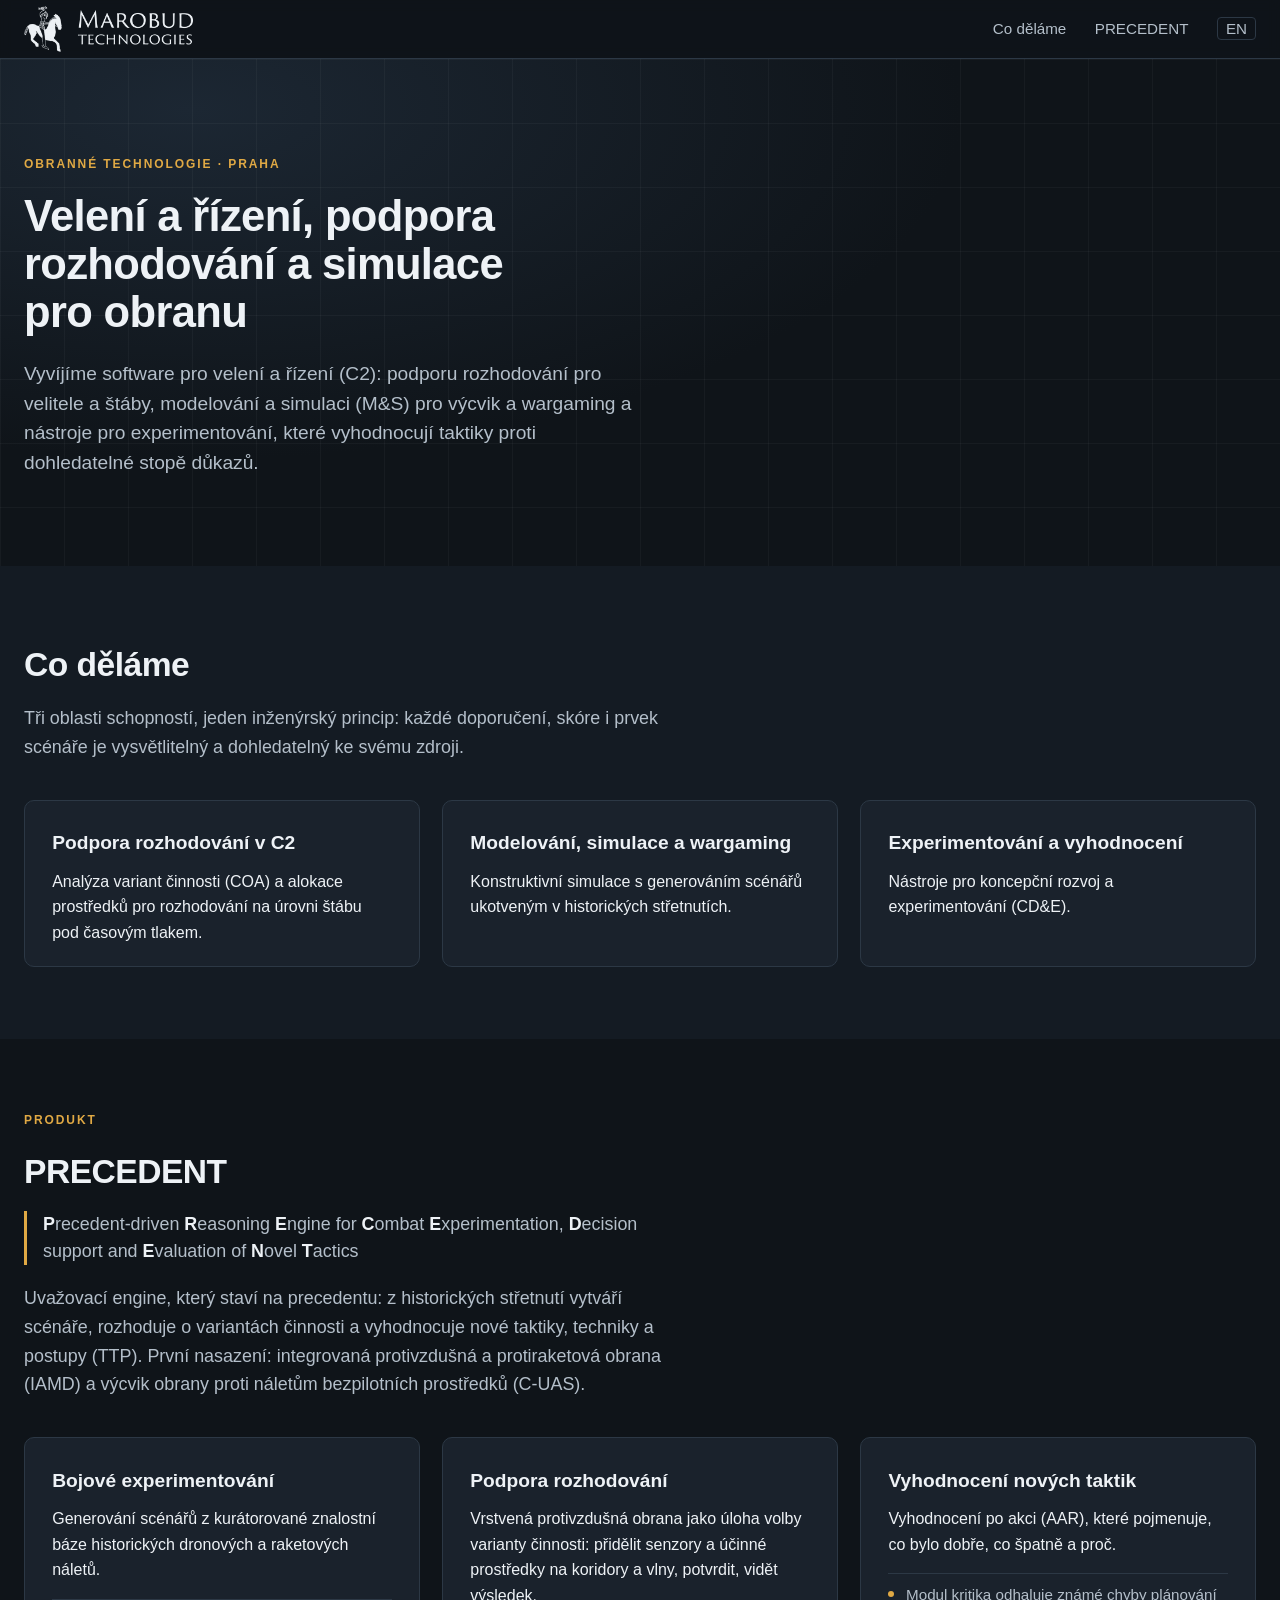
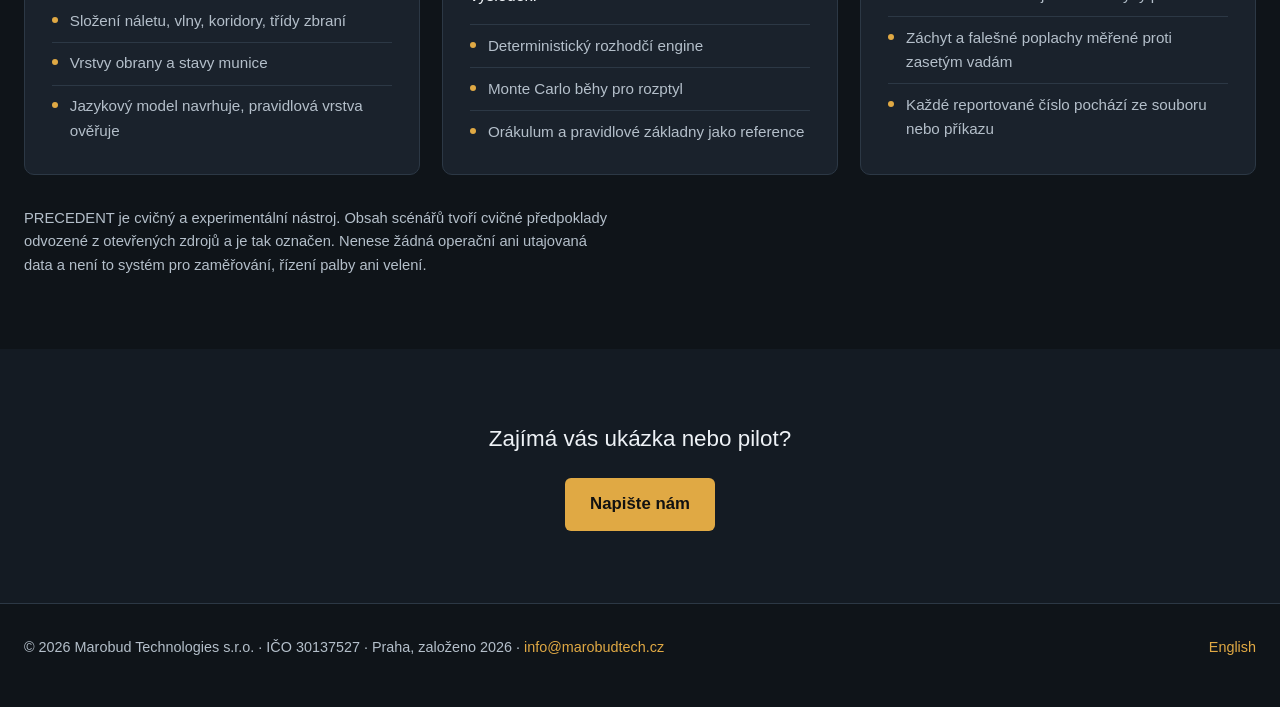
==== cs.html @ efe71d00 "Company website of Marobud Technologies (EN + CS) Static pages index.html (English) and cs.html (Cze" ====
<!doctype html>
<html lang="cs">
<head>
<meta charset="utf-8">
<meta name="viewport" content="width=device-width, initial-scale=1">
<title>Marobud Technologies – velení a řízení, podpora rozhodování a simulace pro obranu</title>
<meta name="description" content="Marobud Technologies s.r.o., Praha. Obranná technologická společnost: velení a řízení (C2), podpora rozhodování, modelování a simulace, nástroje pro experimentování. Produkt: PRECEDENT.">
<link rel="stylesheet" href="style.css">
<link rel="icon" type="image/png" href="favicon.png">
</head>
<body>

<header>
  <div class="wrap">
    <a class="brand" href="#top"><img src="logo.png" width="582" height="160" alt="Marobud Technologies"></a>
    <nav>
      <a href="#work">Co děláme</a>
      <a href="#precedent">PRECEDENT</a>
      <a class="lang" href="index.html" lang="en" hreflang="en">EN</a>
    </nav>
  </div>
</header>

<main id="top">
  <div class="hero">
    <div class="wrap">
      <p class="eyebrow">Obranné technologie · Praha</p>
      <h1>Velení a řízení, podpora rozhodování a simulace pro obranu</h1>
      <p>Vyvíjíme software pro velení a řízení (C2): podporu rozhodování pro velitele a štáby, modelování a simulaci (M&amp;S) pro výcvik a wargaming a nástroje pro experimentování, které vyhodnocují taktiky proti dohledatelné stopě důkazů.</p>
    </div>
  </div>

  <section id="work">
    <div class="wrap">
      <h2>Co děláme</h2>
      <p class="lead">Tři oblasti schopností, jeden inženýrský princip: každé doporučení, skóre i prvek scénáře je vysvětlitelný a dohledatelný ke svému zdroji.</p>
      <div class="grid">
        <div class="card">
          <h3>Podpora rozhodování v C2</h3>
          <p>Analýza variant činnosti (COA) a alokace prostředků pro rozhodování na úrovni štábu pod časovým tlakem.</p>
        </div>
        <div class="card">
          <h3>Modelování, simulace a wargaming</h3>
          <p>Konstruktivní simulace s generováním scénářů ukotveným v historických střetnutích.</p>
        </div>
        <div class="card">
          <h3>Experimentování a vyhodnocení</h3>
          <p>Nástroje pro koncepční rozvoj a experimentování (CD&amp;E).</p>
        </div>
      </div>
    </div>
  </section>

  <section id="precedent">
    <div class="wrap">
      <p class="eyebrow">Produkt</p>
      <h2>PRECEDENT</h2>
      <p class="acronym"><b>P</b>recedent-driven <b>R</b>easoning <b>E</b>ngine for <b>C</b>ombat <b>E</b>xperimentation, <b>D</b>ecision support and <b>E</b>valuation of <b>N</b>ovel <b>T</b>actics</p>
      <p class="lead">Uvažovací engine, který staví na precedentu: z historických střetnutí vytváří scénáře, rozhoduje o variantách činnosti a vyhodnocuje nové taktiky, techniky a postupy (TTP). První nasazení: integrovaná protivzdušná a protiraketová obrana (IAMD) a výcvik obrany proti náletům bezpilotních prostředků (C-UAS).</p>
      <div class="grid">
        <div class="card">
          <h3>Bojové experimentování</h3>
          <p>Generování scénářů z kurátorované znalostní báze historických dronových a raketových náletů.</p>
          <ul>
            <li>Složení náletu, vlny, koridory, třídy zbraní</li>
            <li>Vrstvy obrany a stavy munice</li>
            <li>Jazykový model navrhuje, pravidlová vrstva ověřuje</li>
          </ul>
        </div>
        <div class="card">
          <h3>Podpora rozhodování</h3>
          <p>Vrstvená protivzdušná obrana jako úloha volby varianty činnosti: přidělit senzory a účinné prostředky na koridory a vlny, potvrdit, vidět výsledek.</p>
          <ul>
            <li>Deterministický rozhodčí engine</li>
            <li>Monte Carlo běhy pro rozptyl</li>
            <li>Orákulum a pravidlové základny jako reference</li>
          </ul>
        </div>
        <div class="card">
          <h3>Vyhodnocení nových taktik</h3>
          <p>Vyhodnocení po akci (AAR), které pojmenuje, co bylo dobře, co špatně a proč.</p>
          <ul>
            <li>Modul kritika odhaluje známé chyby plánování</li>
            <li>Záchyt a falešné poplachy měřené proti zasetým vadám</li>
            <li>Každé reportované číslo pochází ze souboru nebo příkazu</li>
          </ul>
        </div>
      </div>
      <p class="note">PRECEDENT je cvičný a experimentální nástroj. Obsah scénářů tvoří cvičné předpoklady odvozené z otevřených zdrojů a je tak označen. Nenese žádná operační ani utajovaná data a není to systém pro zaměřování, řízení palby ani velení.</p>
    </div>
  </section>

  <section class="cta">
    <div class="wrap">
      <p class="lead">Zajímá vás ukázka nebo pilot?</p>
      <a class="btn" href="mailto:info@marobudtech.cz">Napište nám</a>
    </div>
  </section>
</main>

<footer>
  <div class="wrap">
    <div>© 2026 Marobud Technologies s.r.o. · IČO 30137527 · Praha, založeno 2026 · <a href="mailto:info@marobudtech.cz">info@marobudtech.cz</a></div>
    <div><a href="index.html" lang="en" hreflang="en">English</a></div>
  </div>
</footer>

</body>
</html>
---- style.css ----
:root {
  --bg: #0f1419;
  --bg-2: #141b23;
  --card: #1a222c;
  --ink: #eef2f6;
  --ink-2: #b4bfca;
  --line: #2c3845;
  --accent: #e0a944;
  --max: 1280px;
}
* { box-sizing: border-box; }
html { scroll-behavior: smooth; font-size: clamp(16px, 0.45vw + 10px, 19px); }
body {
  margin: 0;
  font: 1rem/1.6 -apple-system, "Segoe UI", Roboto, "Helvetica Neue", Arial, sans-serif;
  color: var(--ink);
  background: var(--bg);
}
a { color: var(--accent); text-decoration: none; }
a:hover { text-decoration: underline; }
.wrap { max-width: var(--max); margin: 0 auto; padding: 0 1.5rem; }

header {
  position: sticky; top: 0; z-index: 10;
  background: rgba(15, 20, 25, .92); backdrop-filter: blur(6px);
  border-bottom: 1px solid var(--line);
}
header .wrap { display: flex; align-items: center; justify-content: space-between; height: 3.6rem; }
.brand { font-weight: 700; font-size: 1.1rem; letter-spacing: .02em; color: var(--ink); white-space: nowrap; }
.brand { display: flex; align-items: center; }
/* logo.png: horizontal serif variant of the Marobud logo, in the page ink for the dark header */
.brand img { display: block; height: 2.9rem; width: auto; }
nav a { color: var(--ink-2); margin-left: 1.5rem; font-size: .95rem; }
nav a:hover { color: var(--ink); text-decoration: none; }
nav .lang { border: 1px solid var(--line); border-radius: 4px; padding: .1rem .5rem; }

.eyebrow { font-size: .75rem; letter-spacing: .16em; text-transform: uppercase; color: var(--accent); margin: 0 0 .9rem; font-weight: 600; }

.hero { padding: 6rem 0 5.5rem;
  background:
    linear-gradient(to right, rgba(255,255,255,.035) 1px, transparent 1px) 0 0 / 4rem 4rem,
    linear-gradient(to bottom, rgba(255,255,255,.035) 1px, transparent 1px) 0 0 / 4rem 4rem,
    radial-gradient(1100px 500px at 15% 10%, #1c2733 0%, var(--bg) 70%); }
.hero .eyebrow { margin-bottom: 1.2rem; font-size: .75rem; line-height: 1.6; color: var(--accent); max-width: none; }
.hero h1 { font-size: clamp(2.1rem, 3.4vw, 3.4rem); line-height: 1.1; margin: 0 0 1.4rem; max-width: 22ch; letter-spacing: -.015em; }
.hero p { font-size: 1.2rem; line-height: 1.55; color: var(--ink-2); max-width: 58ch; margin: 0; }

section { padding: 4.5rem 0; }
section:nth-of-type(odd) { background: var(--bg-2); }
section h2 { font-size: 2.1rem; margin: 0 0 .8rem; letter-spacing: -.015em; }
section .lead { color: var(--ink-2); font-size: 1.12rem; max-width: 64ch; margin: 0 0 2.4rem; }

.acronym { font-size: 1.12rem; color: var(--ink-2); max-width: 64ch; margin: 0 0 1.2rem; padding-left: 1rem;
  border-left: 3px solid var(--accent); line-height: 1.5; }
.acronym b { color: var(--ink); font-weight: 700; }

.grid { display: grid; grid-template-columns: repeat(auto-fit, minmax(300px, 1fr)); gap: 1.4rem; }
.card { background: var(--card); border: 1px solid var(--line); border-radius: 10px; padding: 1.7rem 1.7rem 1.3rem; }
.card h3 { margin: 0 0 .6rem; font-size: 1.2rem; }
.card p { margin: 0; color: var(--ink); font-size: 1rem; }
.card p + ul { margin-top: 1rem; }
.card ul { margin: 0; padding: 0; list-style: none; border-top: 1px solid var(--line); }
.card li { font-size: .95rem; color: var(--ink-2); padding: .55rem 0 .55rem 1.1rem; position: relative; border-bottom: 1px solid var(--line); }
.card li:last-child { border-bottom: 0; }
.card li::before { content: ""; position: absolute; left: 0; top: 1.05rem; width: 6px; height: 6px; border-radius: 50%; background: var(--accent); }

.note { font-size: .92rem; color: var(--ink-2); max-width: 72ch; margin: 2rem 0 0; }

.btn { display: inline-block; background: var(--accent); color: #111; font-weight: 600; font-size: 1.05rem;
  padding: .8rem 1.6rem; border-radius: 6px; }
.btn:hover { text-decoration: none; filter: brightness(1.08); }
.cta { text-align: center; padding: 4.5rem 0; }
.cta .lead { max-width: none; margin-bottom: 1.3rem; font-size: 1.4rem; color: var(--ink); }

footer { padding: 2rem 0 3rem; color: var(--ink-2); font-size: .9rem; border-top: 1px solid var(--line); }
footer .wrap { display: flex; flex-wrap: wrap; gap: .8rem 2rem; justify-content: space-between; }

@media (max-width: 640px) {
  header .wrap { height: auto; flex-direction: column; align-items: flex-start; gap: .4rem; padding: .7rem 1.25rem; }
  nav { display: flex; flex-wrap: wrap; gap: .4rem 1rem; }
  nav a { margin-left: 0; font-size: .9rem; }
  .hero { padding: 3.5rem 0 3rem; }
  section, .cta { padding: 3rem 0; }
}
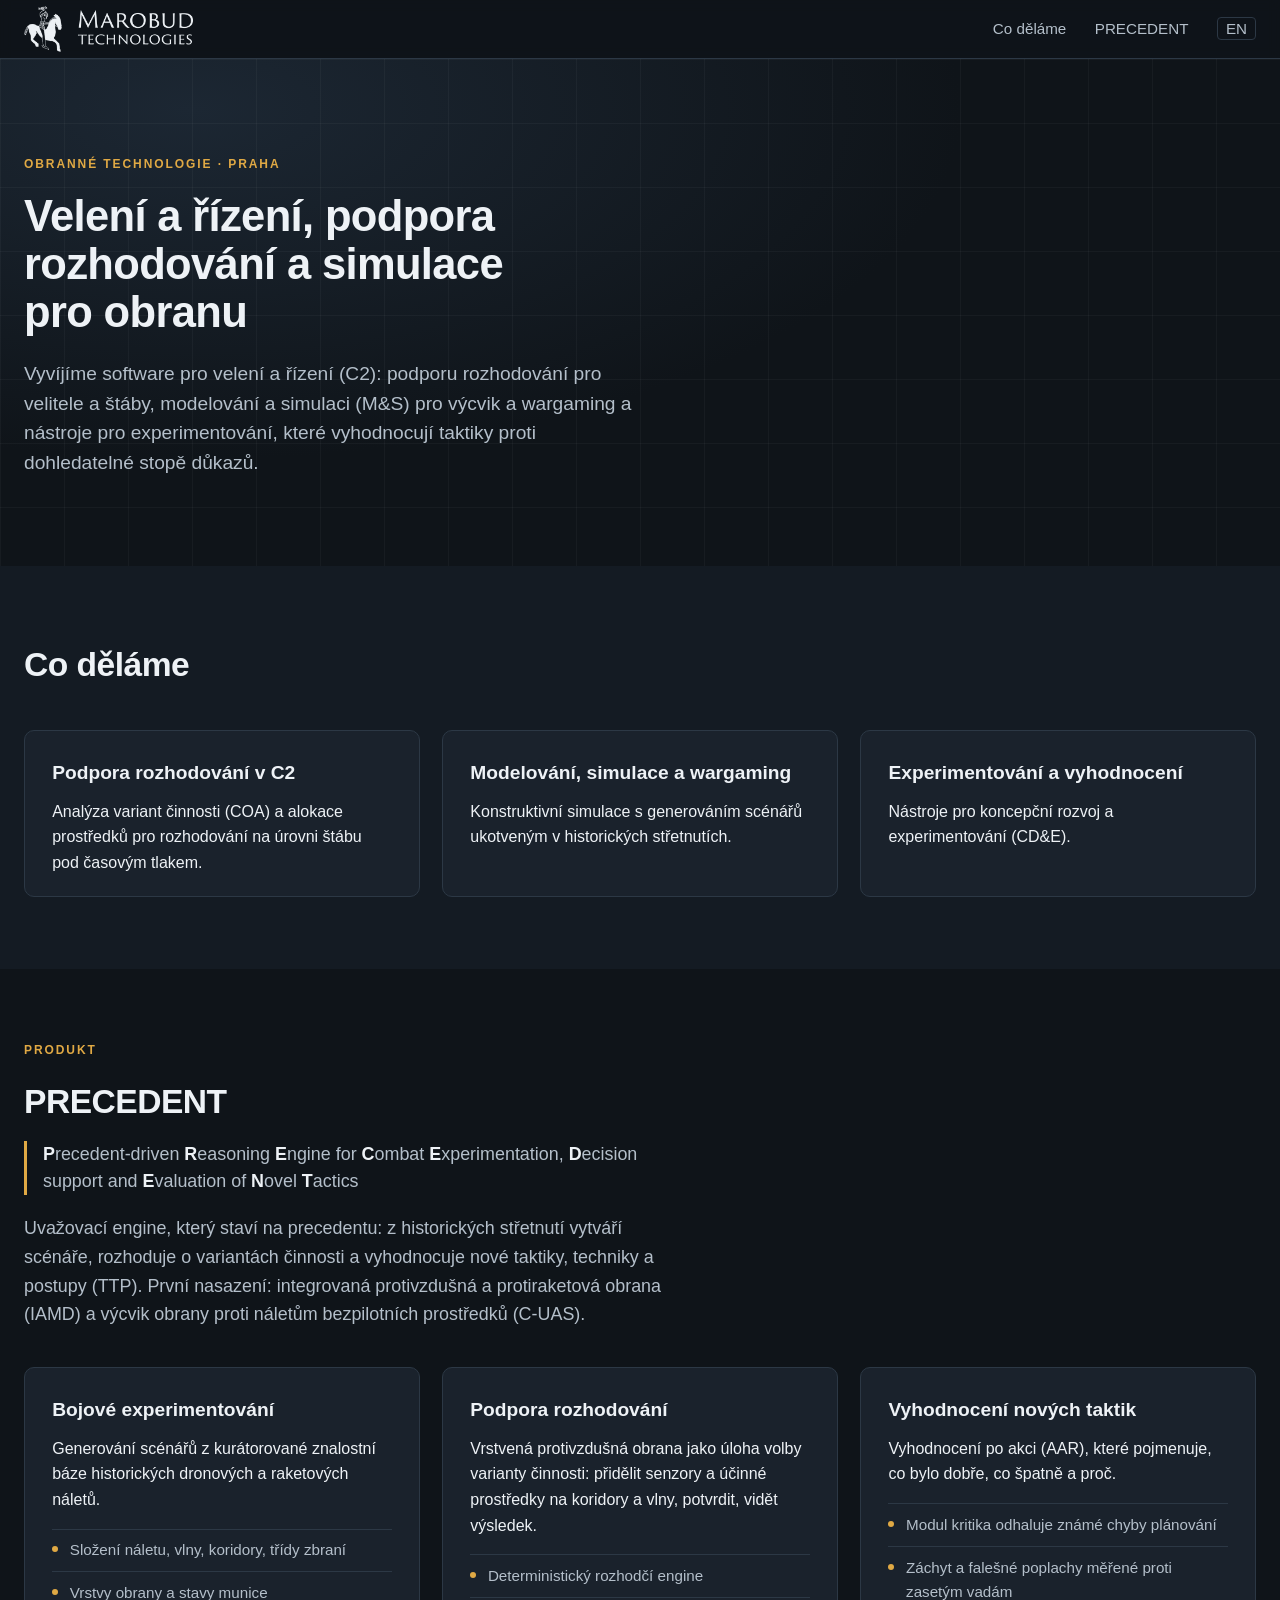
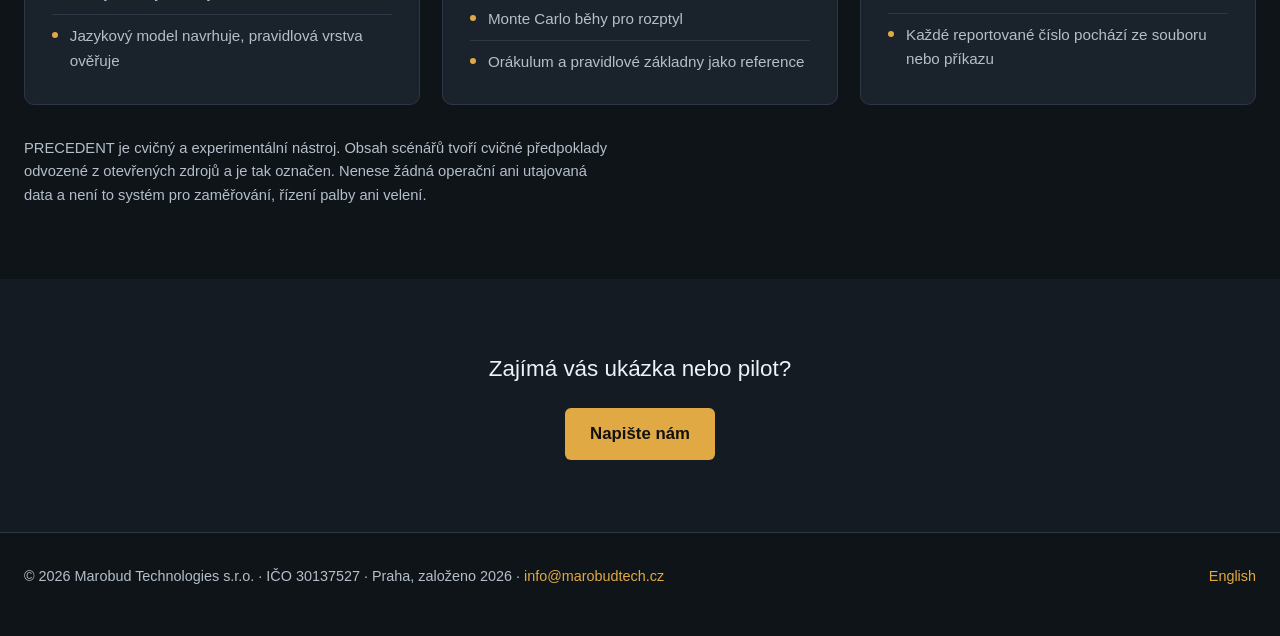
==== commit 855e8bc9: "Lead sentence under "What we do" removed (EN + CS) Co-Authored-By: Claude Opus 5.5 <noreply@anthropi" ====
--- a/cs.html
+++ b/cs.html
@@ -33,7 +33,6 @@
   <section id="work">
     <div class="wrap">
       <h2>Co děláme</h2>
-      <p class="lead">Tři oblasti schopností, jeden inženýrský princip: každé doporučení, skóre i prvek scénáře je vysvětlitelný a dohledatelný ke svému zdroji.</p>
       <div class="grid">
         <div class="card">
           <h3>Podpora rozhodování v C2</h3>
--- a/style.css
+++ b/style.css
@@ -55,6 +55,7 @@
 .acronym b { color: var(--ink); font-weight: 700; }
 
 .grid { display: grid; grid-template-columns: repeat(auto-fit, minmax(300px, 1fr)); gap: 1.4rem; }
+section h2 + .grid { margin-top: 2.4rem; }   /* cards right under a heading: same gap as after a .lead */
 .card { background: var(--card); border: 1px solid var(--line); border-radius: 10px; padding: 1.7rem 1.7rem 1.3rem; }
 .card h3 { margin: 0 0 .6rem; font-size: 1.2rem; }
 .card p { margin: 0; color: var(--ink); font-size: 1rem; }
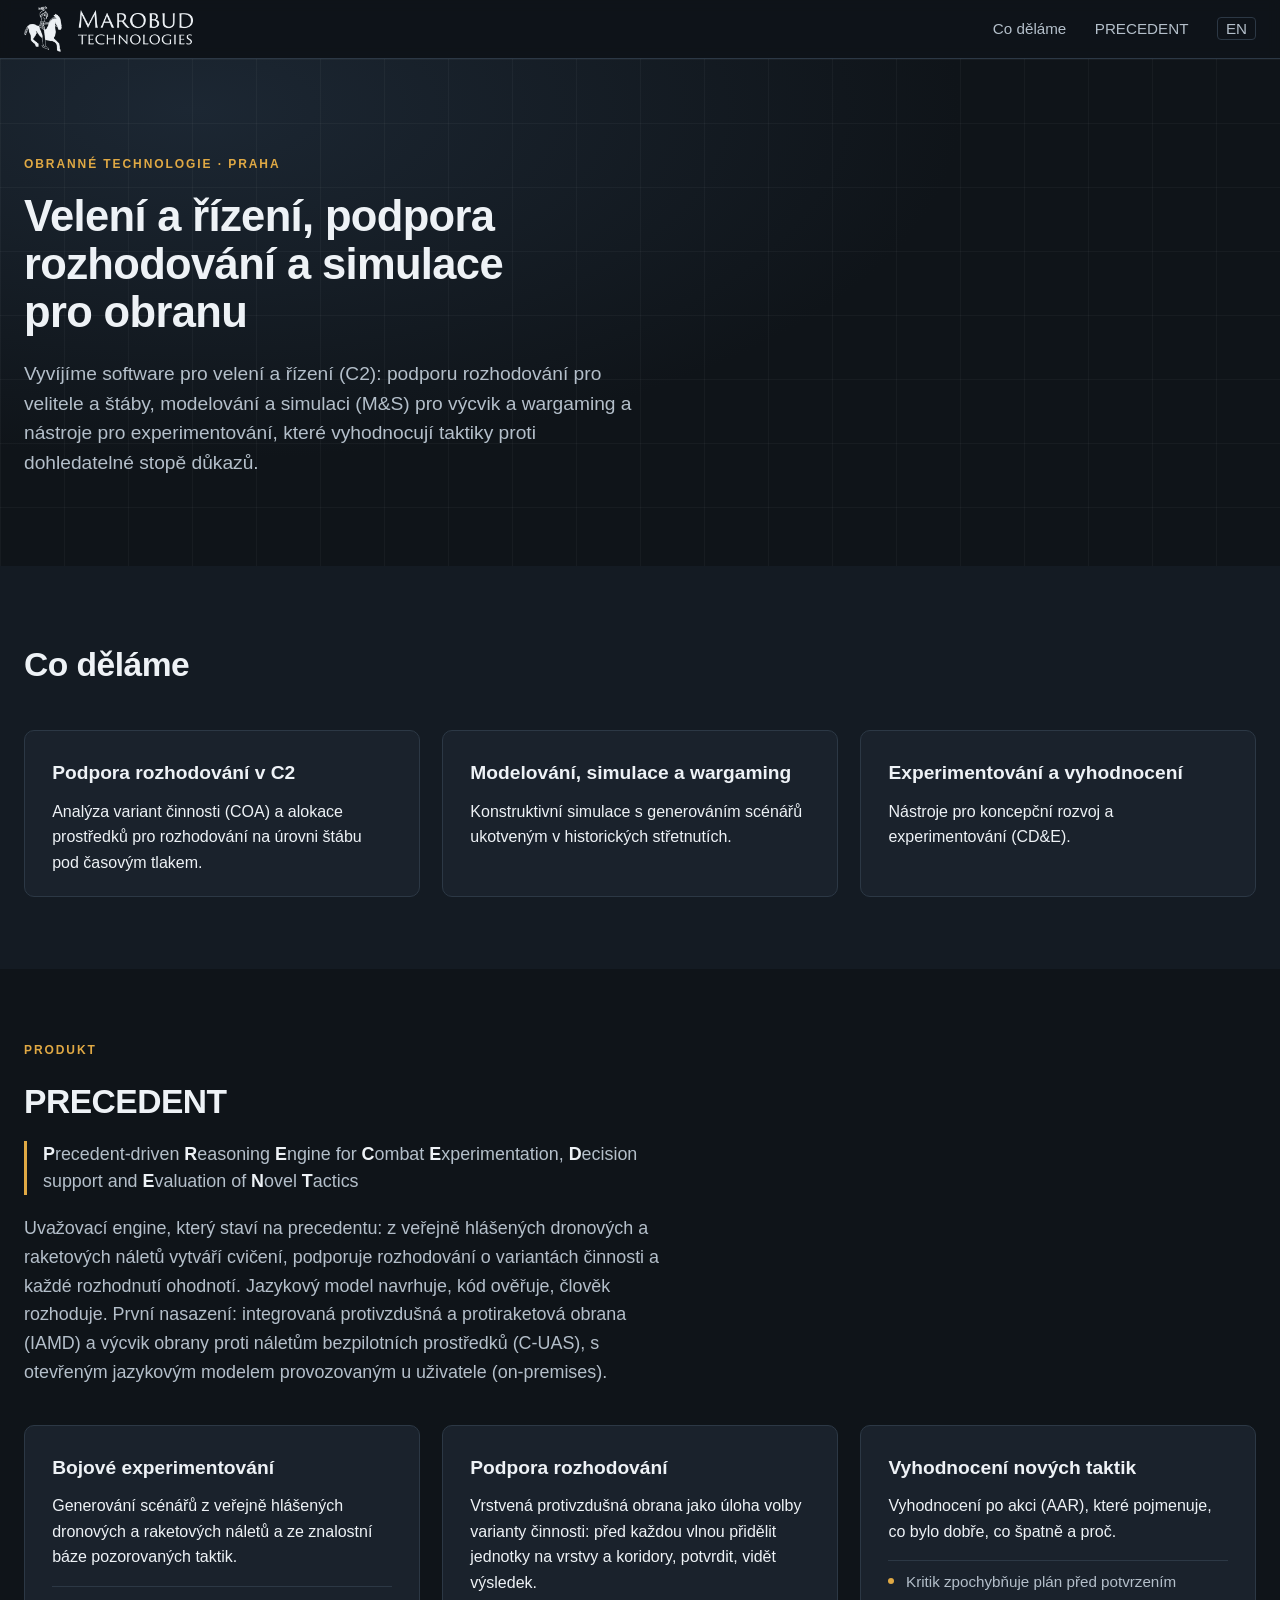
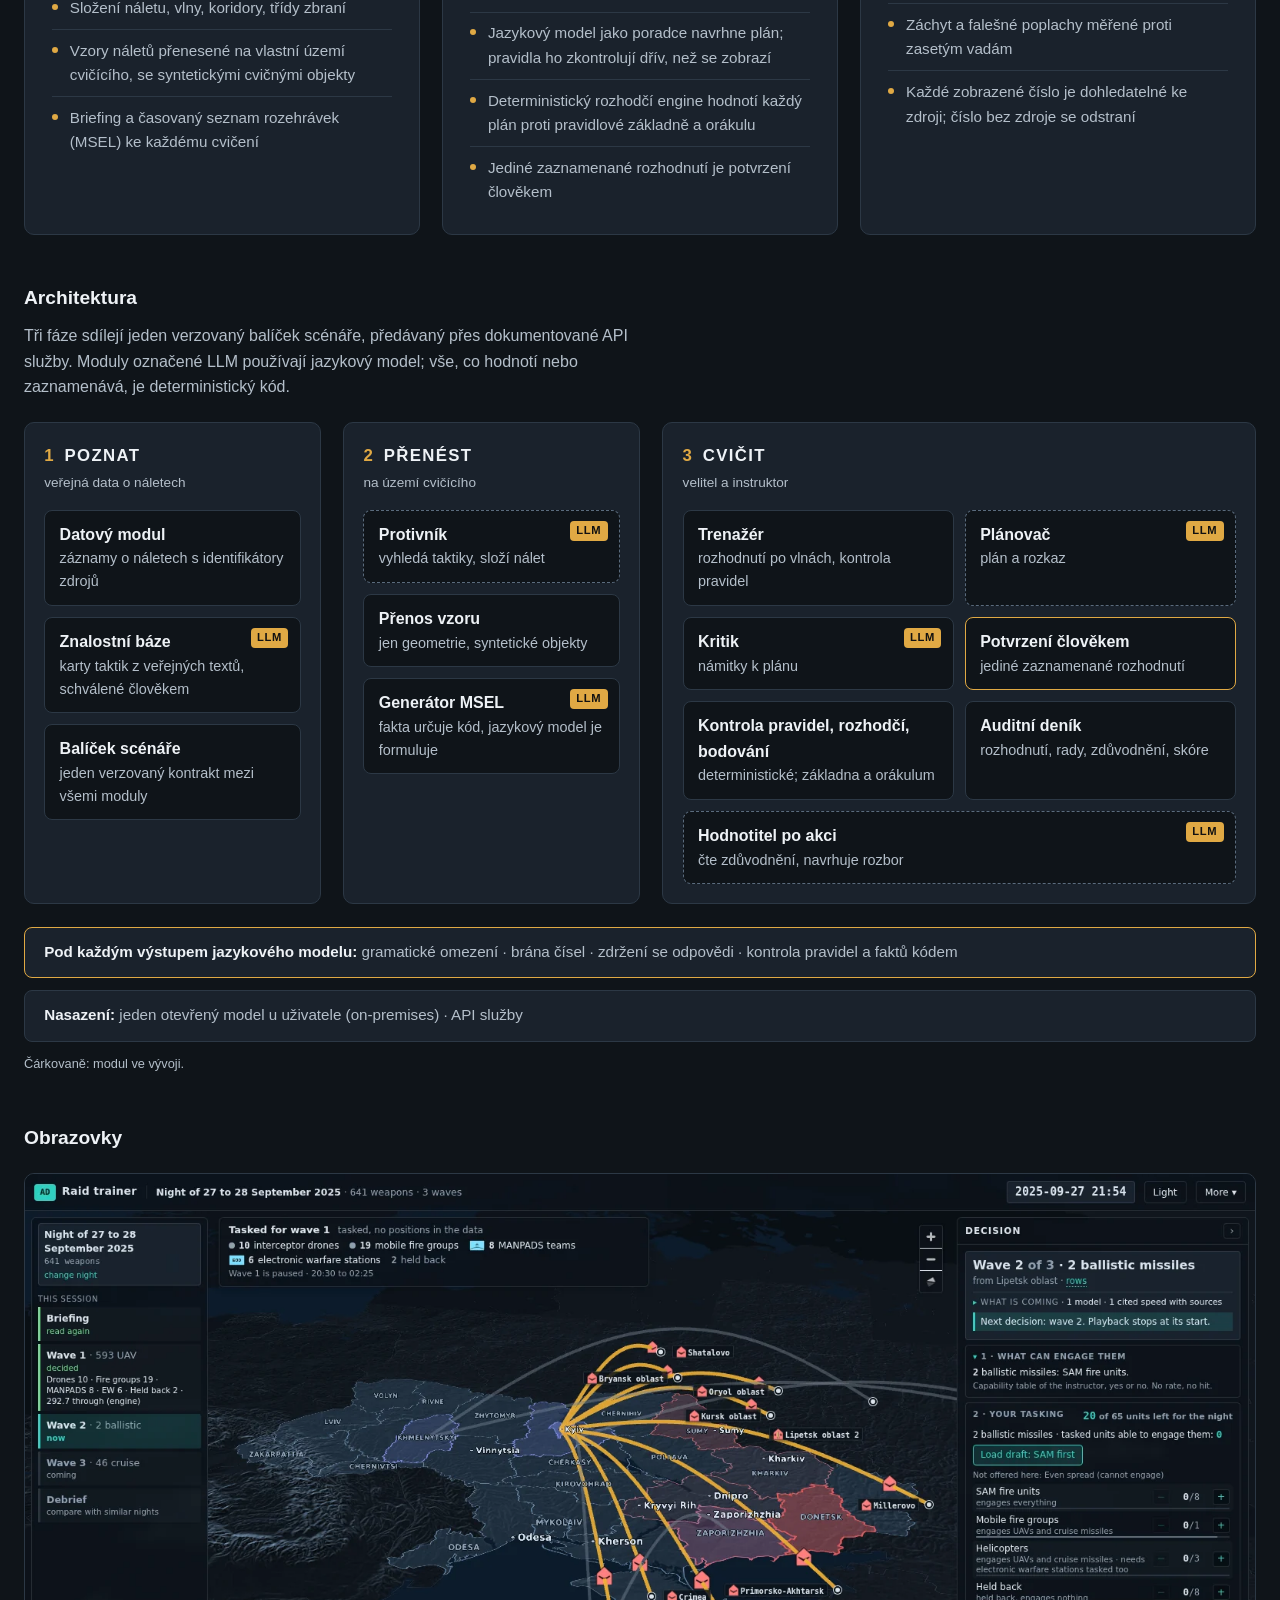
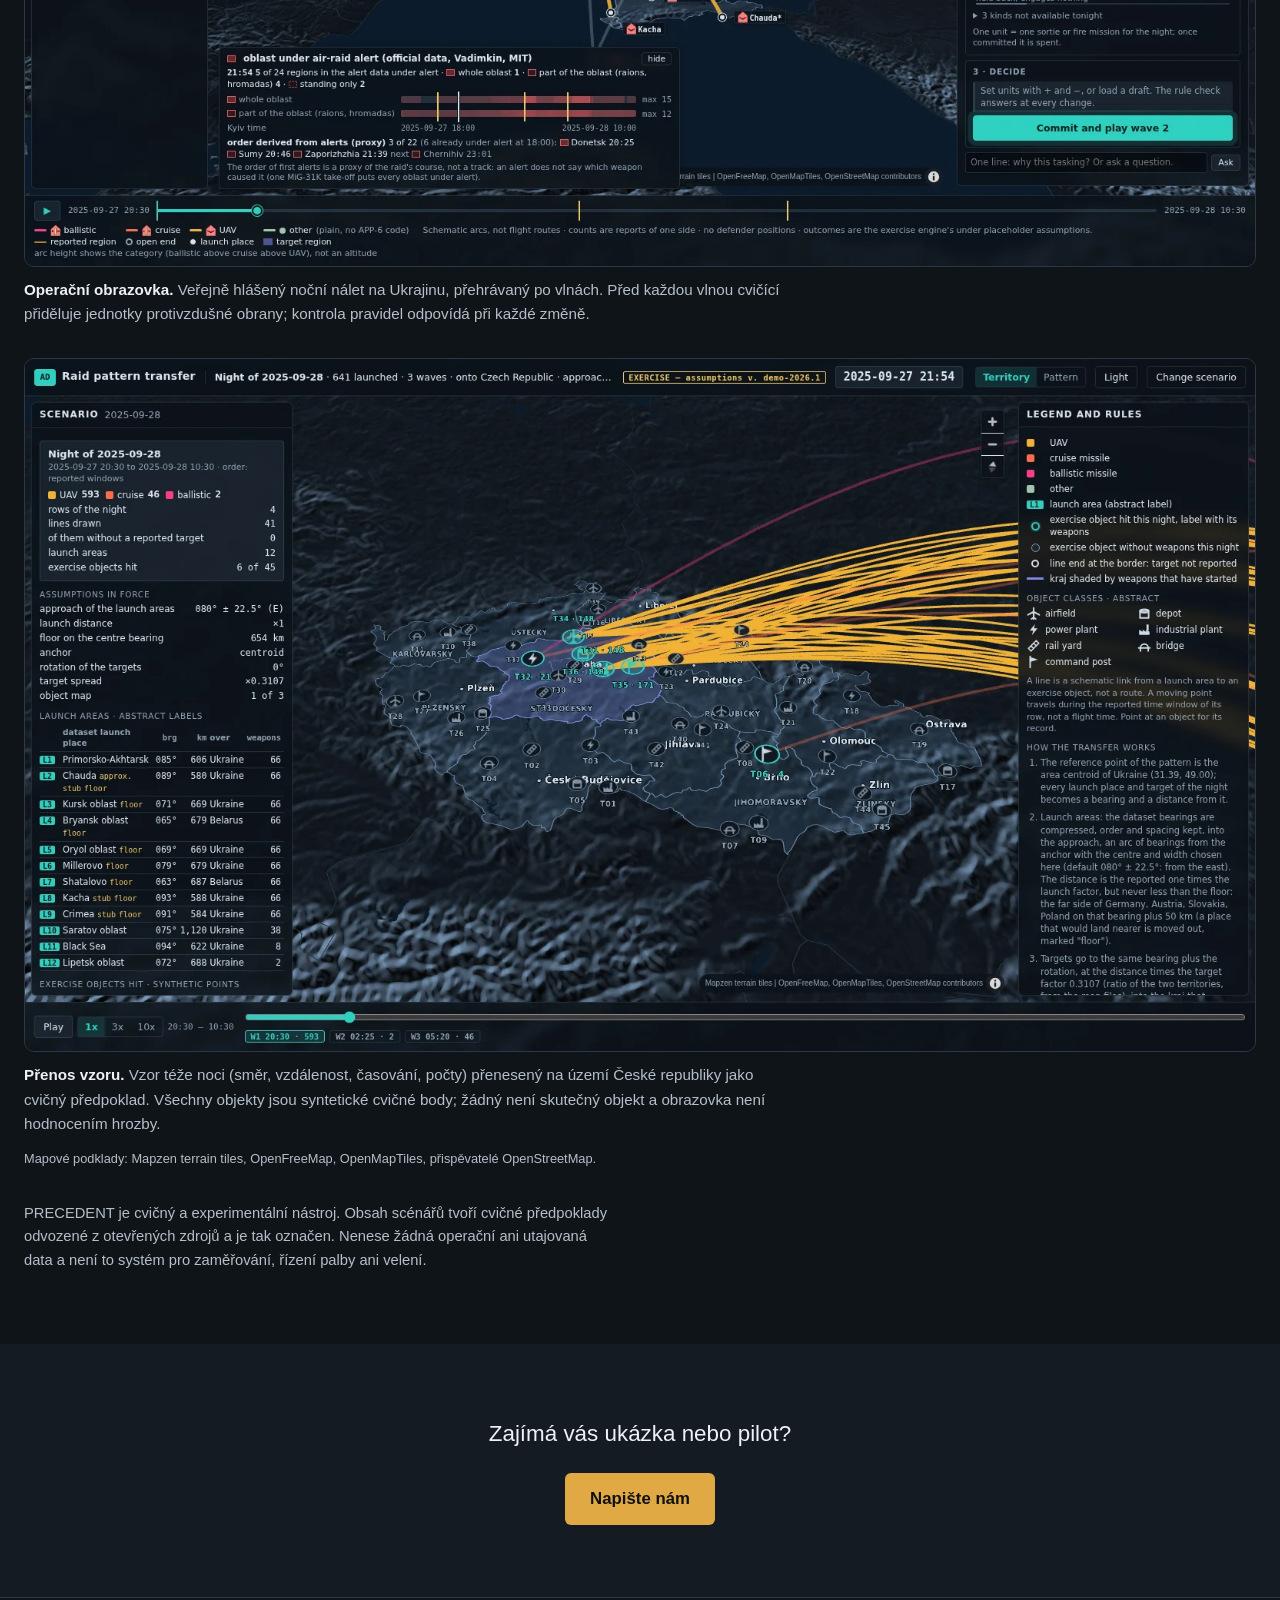
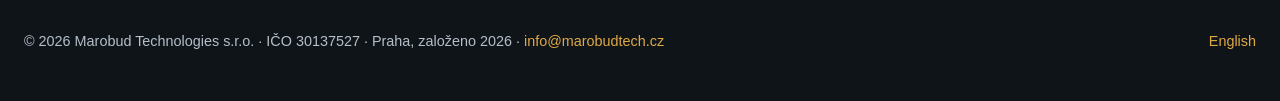
==== commit a069398b: "PRECEDENT: text updated, architecture block and two screenshots (EN + CS) Co-Authored-By: Claude Fab" ====
--- a/cs.html
+++ b/cs.html
@@ -55,36 +55,83 @@
       <p class="eyebrow">Produkt</p>
       <h2>PRECEDENT</h2>
       <p class="acronym"><b>P</b>recedent-driven <b>R</b>easoning <b>E</b>ngine for <b>C</b>ombat <b>E</b>xperimentation, <b>D</b>ecision support and <b>E</b>valuation of <b>N</b>ovel <b>T</b>actics</p>
-      <p class="lead">Uvažovací engine, který staví na precedentu: z historických střetnutí vytváří scénáře, rozhoduje o variantách činnosti a vyhodnocuje nové taktiky, techniky a postupy (TTP). První nasazení: integrovaná protivzdušná a protiraketová obrana (IAMD) a výcvik obrany proti náletům bezpilotních prostředků (C-UAS).</p>
+      <p class="lead">Uvažovací engine, který staví na precedentu: z veřejně hlášených dronových a raketových náletů vytváří cvičení, podporuje rozhodování o variantách činnosti a každé rozhodnutí ohodnotí. Jazykový model navrhuje, kód ověřuje, člověk rozhoduje. První nasazení: integrovaná protivzdušná a protiraketová obrana (IAMD) a výcvik obrany proti náletům bezpilotních prostředků (C-UAS), s otevřeným jazykovým modelem provozovaným u uživatele (on-premises).</p>
       <div class="grid">
         <div class="card">
           <h3>Bojové experimentování</h3>
-          <p>Generování scénářů z kurátorované znalostní báze historických dronových a raketových náletů.</p>
+          <p>Generování scénářů z veřejně hlášených dronových a raketových náletů a ze znalostní báze pozorovaných taktik.</p>
           <ul>
             <li>Složení náletu, vlny, koridory, třídy zbraní</li>
-            <li>Vrstvy obrany a stavy munice</li>
-            <li>Jazykový model navrhuje, pravidlová vrstva ověřuje</li>
+            <li>Vzory náletů přenesené na vlastní území cvičícího, se syntetickými cvičnými objekty</li>
+            <li>Briefing a časovaný seznam rozehrávek (MSEL) ke každému cvičení</li>
           </ul>
         </div>
         <div class="card">
           <h3>Podpora rozhodování</h3>
-          <p>Vrstvená protivzdušná obrana jako úloha volby varianty činnosti: přidělit senzory a účinné prostředky na koridory a vlny, potvrdit, vidět výsledek.</p>
+          <p>Vrstvená protivzdušná obrana jako úloha volby varianty činnosti: před každou vlnou přidělit jednotky na vrstvy a koridory, potvrdit, vidět výsledek.</p>
           <ul>
-            <li>Deterministický rozhodčí engine</li>
-            <li>Monte Carlo běhy pro rozptyl</li>
-            <li>Orákulum a pravidlové základny jako reference</li>
+            <li>Jazykový model jako poradce navrhne plán; pravidla ho zkontrolují dřív, než se zobrazí</li>
+            <li>Deterministický rozhodčí engine hodnotí každý plán proti pravidlové základně a orákulu</li>
+            <li>Jediné zaznamenané rozhodnutí je potvrzení člověkem</li>
           </ul>
         </div>
         <div class="card">
           <h3>Vyhodnocení nových taktik</h3>
           <p>Vyhodnocení po akci (AAR), které pojmenuje, co bylo dobře, co špatně a proč.</p>
           <ul>
-            <li>Modul kritika odhaluje známé chyby plánování</li>
+            <li>Kritik zpochybňuje plán před potvrzením</li>
             <li>Záchyt a falešné poplachy měřené proti zasetým vadám</li>
-            <li>Každé reportované číslo pochází ze souboru nebo příkazu</li>
+            <li>Každé zobrazené číslo je dohledatelné ke zdroji; číslo bez zdroje se odstraní</li>
           </ul>
         </div>
       </div>
+      <h3 class="sub">Architektura</h3>
+      <p class="sublead">Tři fáze sdílejí jeden verzovaný balíček scénáře, předávaný přes dokumentované API služby. Moduly označené LLM používají jazykový model; vše, co hodnotí nebo zaznamenává, je deterministický kód.</p>
+      <div class="arch">
+        <div class="stage">
+          <h4><span class="n">1</span>Poznat<small>veřejná data o náletech</small></h4>
+          <ul>
+            <li class="mod"><b>Datový modul</b><span>záznamy o náletech s identifikátory zdrojů</span></li>
+            <li class="mod"><b>Znalostní báze</b><span class="tag">LLM</span><span>karty taktik z veřejných textů, schválené člověkem</span></li>
+            <li class="mod"><b>Balíček scénáře</b><span>jeden verzovaný kontrakt mezi všemi moduly</span></li>
+          </ul>
+        </div>
+        <div class="stage">
+          <h4><span class="n">2</span>Přenést<small>na území cvičícího</small></h4>
+          <ul>
+            <li class="mod dev"><b>Protivník</b><span class="tag">LLM</span><span>vyhledá taktiky, složí nálet</span></li>
+            <li class="mod"><b>Přenos vzoru</b><span>jen geometrie, syntetické objekty</span></li>
+            <li class="mod"><b>Generátor MSEL</b><span class="tag">LLM</span><span>fakta určuje kód, jazykový model je formuluje</span></li>
+          </ul>
+        </div>
+        <div class="stage wide">
+          <h4><span class="n">3</span>Cvičit<small>velitel a instruktor</small></h4>
+          <ul>
+            <li class="mod"><b>Trenažér</b><span>rozhodnutí po vlnách, kontrola pravidel</span></li>
+            <li class="mod dev"><b>Plánovač</b><span class="tag">LLM</span><span>plán a rozkaz</span></li>
+            <li class="mod"><b>Kritik</b><span class="tag">LLM</span><span>námitky k plánu</span></li>
+            <li class="mod key"><b>Potvrzení člověkem</b><span>jediné zaznamenané rozhodnutí</span></li>
+            <li class="mod"><b>Kontrola pravidel, rozhodčí, bodování</b><span>deterministické; základna a orákulum</span></li>
+            <li class="mod"><b>Auditní deník</b><span>rozhodnutí, rady, zdůvodnění, skóre</span></li>
+            <li class="mod dev"><b>Hodnotitel po akci</b><span class="tag">LLM</span><span>čte zdůvodnění, navrhuje rozbor</span></li>
+          </ul>
+        </div>
+      </div>
+      <p class="band llm"><b>Pod každým výstupem jazykového modelu:</b> gramatické omezení · brána čísel · zdržení se odpovědi · kontrola pravidel a faktů kódem</p>
+      <p class="band"><b>Nasazení:</b> jeden otevřený model u uživatele (on-premises) · API služby</p>
+      <p class="credit">Čárkovaně: modul ve vývoji.</p>
+      <h3 class="sub">Obrazovky</h3>
+      <div class="shots">
+        <figure>
+          <a href="precedent-ukraine.webp"><img src="precedent-ukraine.webp" width="1600" height="900" loading="lazy" alt="Operační obrazovka PRECEDENT: mapa Ukrajiny s oblouky hlášeného nočního náletu a panelem přidělení jednotek"></a>
+          <figcaption><b>Operační obrazovka.</b> Veřejně hlášený noční nálet na Ukrajinu, přehrávaný po vlnách. Před každou vlnou cvičící přiděluje jednotky protivzdušné obrany; kontrola pravidel odpovídá při každé změně.</figcaption>
+        </figure>
+        <figure>
+          <a href="precedent-czechia.webp"><img src="precedent-czechia.webp" width="1600" height="900" loading="lazy" alt="Obrazovka přenosu vzoru PRECEDENT: mapa České republiky se stejným vzorem náletu a syntetickými cvičnými objekty"></a>
+          <figcaption><b>Přenos vzoru.</b> Vzor téže noci (směr, vzdálenost, časování, počty) přenesený na území České republiky jako cvičný předpoklad. Všechny objekty jsou syntetické cvičné body; žádný není skutečný objekt a obrazovka není hodnocením hrozby.</figcaption>
+        </figure>
+      </div>
+      <p class="credit">Mapové podklady: Mapzen terrain tiles, OpenFreeMap, OpenMapTiles, přispěvatelé OpenStreetMap.</p>
       <p class="note">PRECEDENT je cvičný a experimentální nástroj. Obsah scénářů tvoří cvičné předpoklady odvozené z otevřených zdrojů a je tak označen. Nenese žádná operační ani utajovaná data a není to systém pro zaměřování, řízení palby ani velení.</p>
     </div>
   </section>
--- a/style.css
+++ b/style.css
@@ -65,6 +65,39 @@
 .card li:last-child { border-bottom: 0; }
 .card li::before { content: ""; position: absolute; left: 0; top: 1.05rem; width: 6px; height: 6px; border-radius: 50%; background: var(--accent); }
 
+.sub { font-size: 1.2rem; margin: 3rem 0 0; }
+.sublead { color: var(--ink-2); max-width: 72ch; margin: .6rem 0 0; }
+/* architecture: three stages side by side, the third twice as wide with its modules in two columns */
+.arch { display: grid; grid-template-columns: 1fr 1fr 2fr; gap: 1.4rem; margin-top: 1.4rem; }
+.stage { background: var(--card); border: 1px solid var(--line); border-radius: 10px; padding: 1.2rem; }
+.stage h4 { margin: 0 0 1rem; font-size: 1.05rem; text-transform: uppercase; letter-spacing: .08em; }
+.stage h4 .n { color: var(--accent); margin-right: .6rem; }
+.stage h4 small { display: block; font-size: .85rem; font-weight: 400; color: var(--ink-2); text-transform: none; letter-spacing: 0; margin-top: .15rem; }
+.stage ul { list-style: none; margin: 0; padding: 0; display: grid; gap: .7rem; }
+.stage.wide ul { grid-template-columns: 1fr 1fr; }
+.stage.wide li:last-child:nth-child(odd) { grid-column: 1 / -1; }
+.mod { position: relative; background: var(--bg); border: 1px solid var(--line); border-radius: 8px; padding: .7rem .9rem; }
+.mod b { display: block; font-size: 1rem; }
+.mod b:has(+ .tag) { padding-right: 2.8rem; }
+.mod span { display: block; font-size: .9rem; color: var(--ink-2); }
+.mod .tag { position: absolute; top: .65rem; right: .7rem; font-size: .7rem; font-weight: 700; letter-spacing: .06em; color: #111; background: var(--accent); border-radius: 4px; padding: .05rem .4rem; }
+.mod.dev { border-style: dashed; border-color: #5a6b7d; }
+.mod.key { border-color: var(--accent); }
+.band { margin: 1.4rem 0 0; padding: .8rem 1.2rem; border: 1px solid var(--line); border-radius: 8px; background: var(--card); color: var(--ink-2); font-size: .95rem; }
+.band + .band { margin-top: .7rem; }
+.band b { color: var(--ink); }
+.band.llm { border-color: var(--accent); }
+@media (max-width: 960px) { .arch { grid-template-columns: 1fr; } }
+@media (max-width: 520px) { .stage.wide ul { grid-template-columns: 1fr; } }
+
+.shots { display: grid; gap: 2rem; margin-top: 1.2rem; }
+.shots figure { margin: 0; }
+/* screenshots of the product at 1600 x 900, shown at the full content width so their text stays readable */
+.shots img { display: block; width: 100%; height: auto; border: 1px solid var(--line); border-radius: 10px; }
+.shots figcaption { font-size: .95rem; color: var(--ink-2); max-width: 90ch; margin-top: .7rem; }
+.shots figcaption b { color: var(--ink); }
+.credit { font-size: .8rem; color: var(--ink-2); margin: .8rem 0 0; }
+
 .note { font-size: .92rem; color: var(--ink-2); max-width: 72ch; margin: 2rem 0 0; }
 
 .btn { display: inline-block; background: var(--accent); color: #111; font-weight: 600; font-size: 1.05rem;
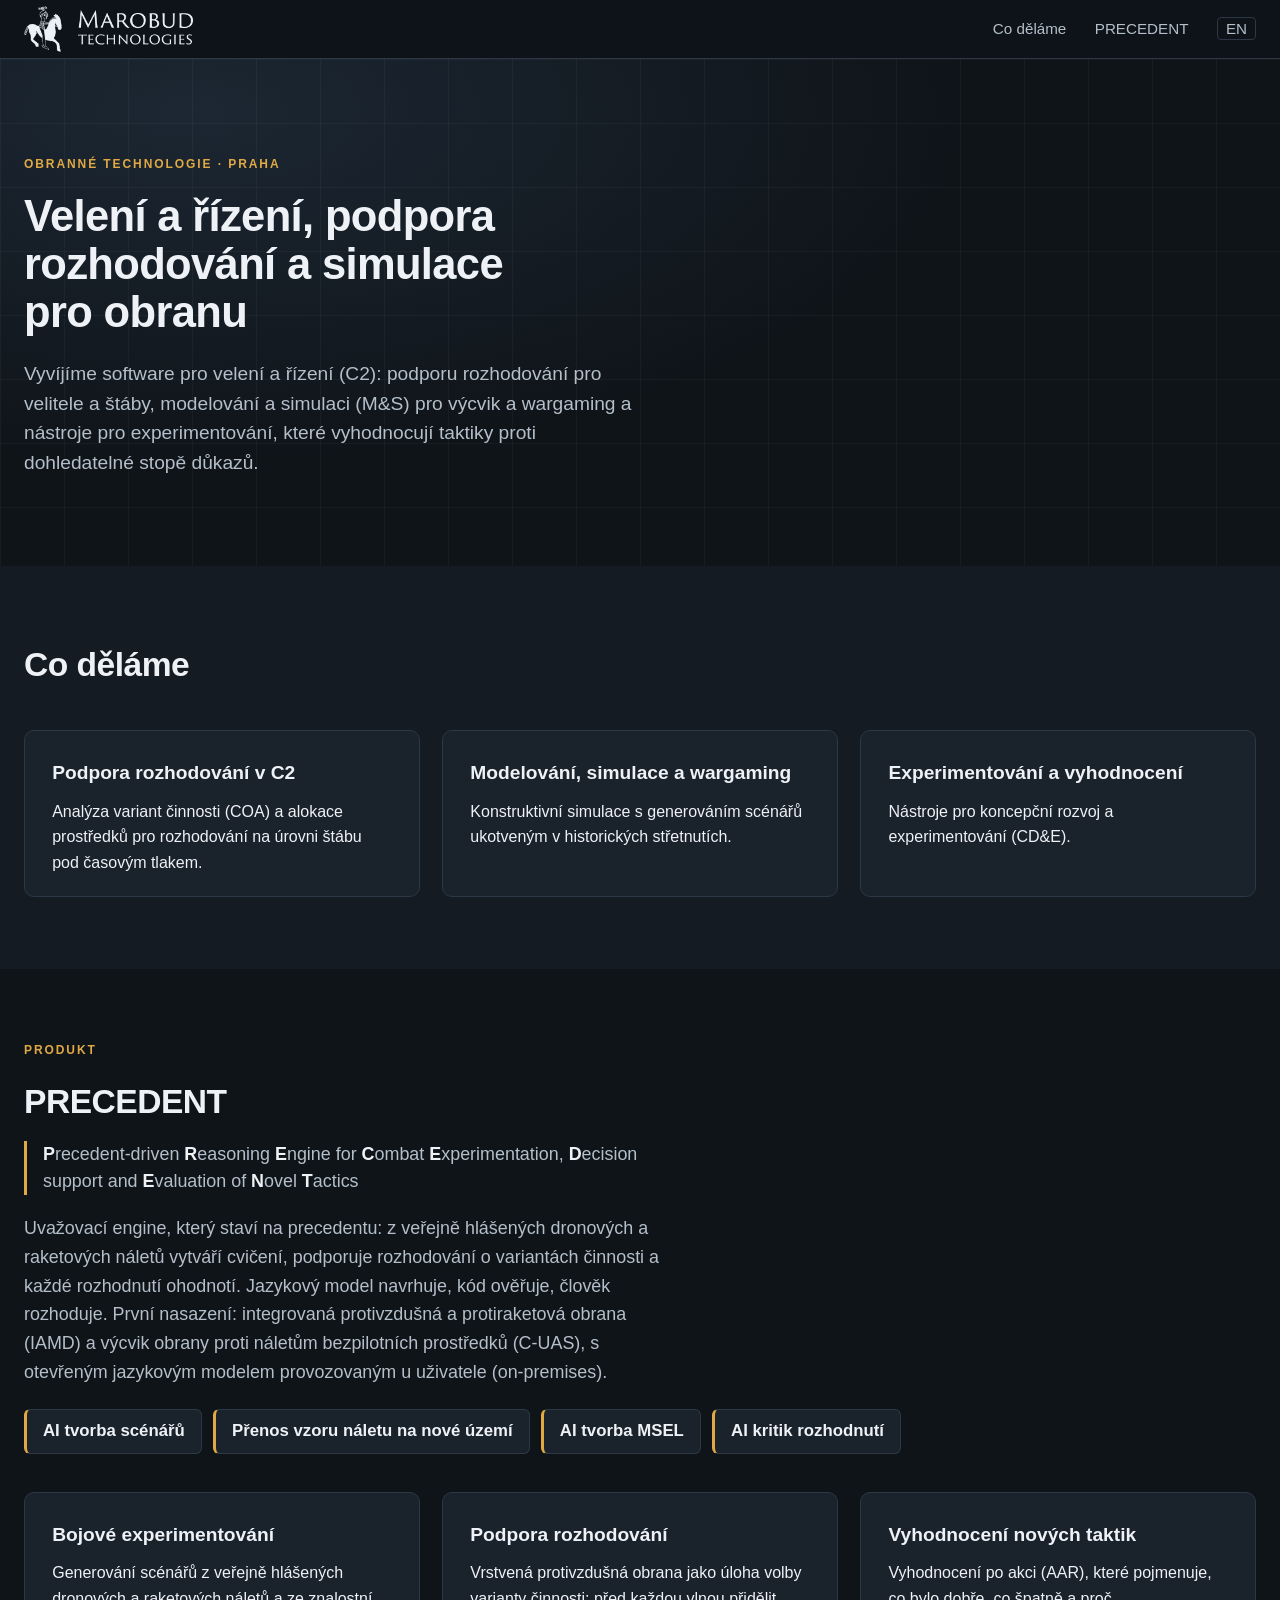
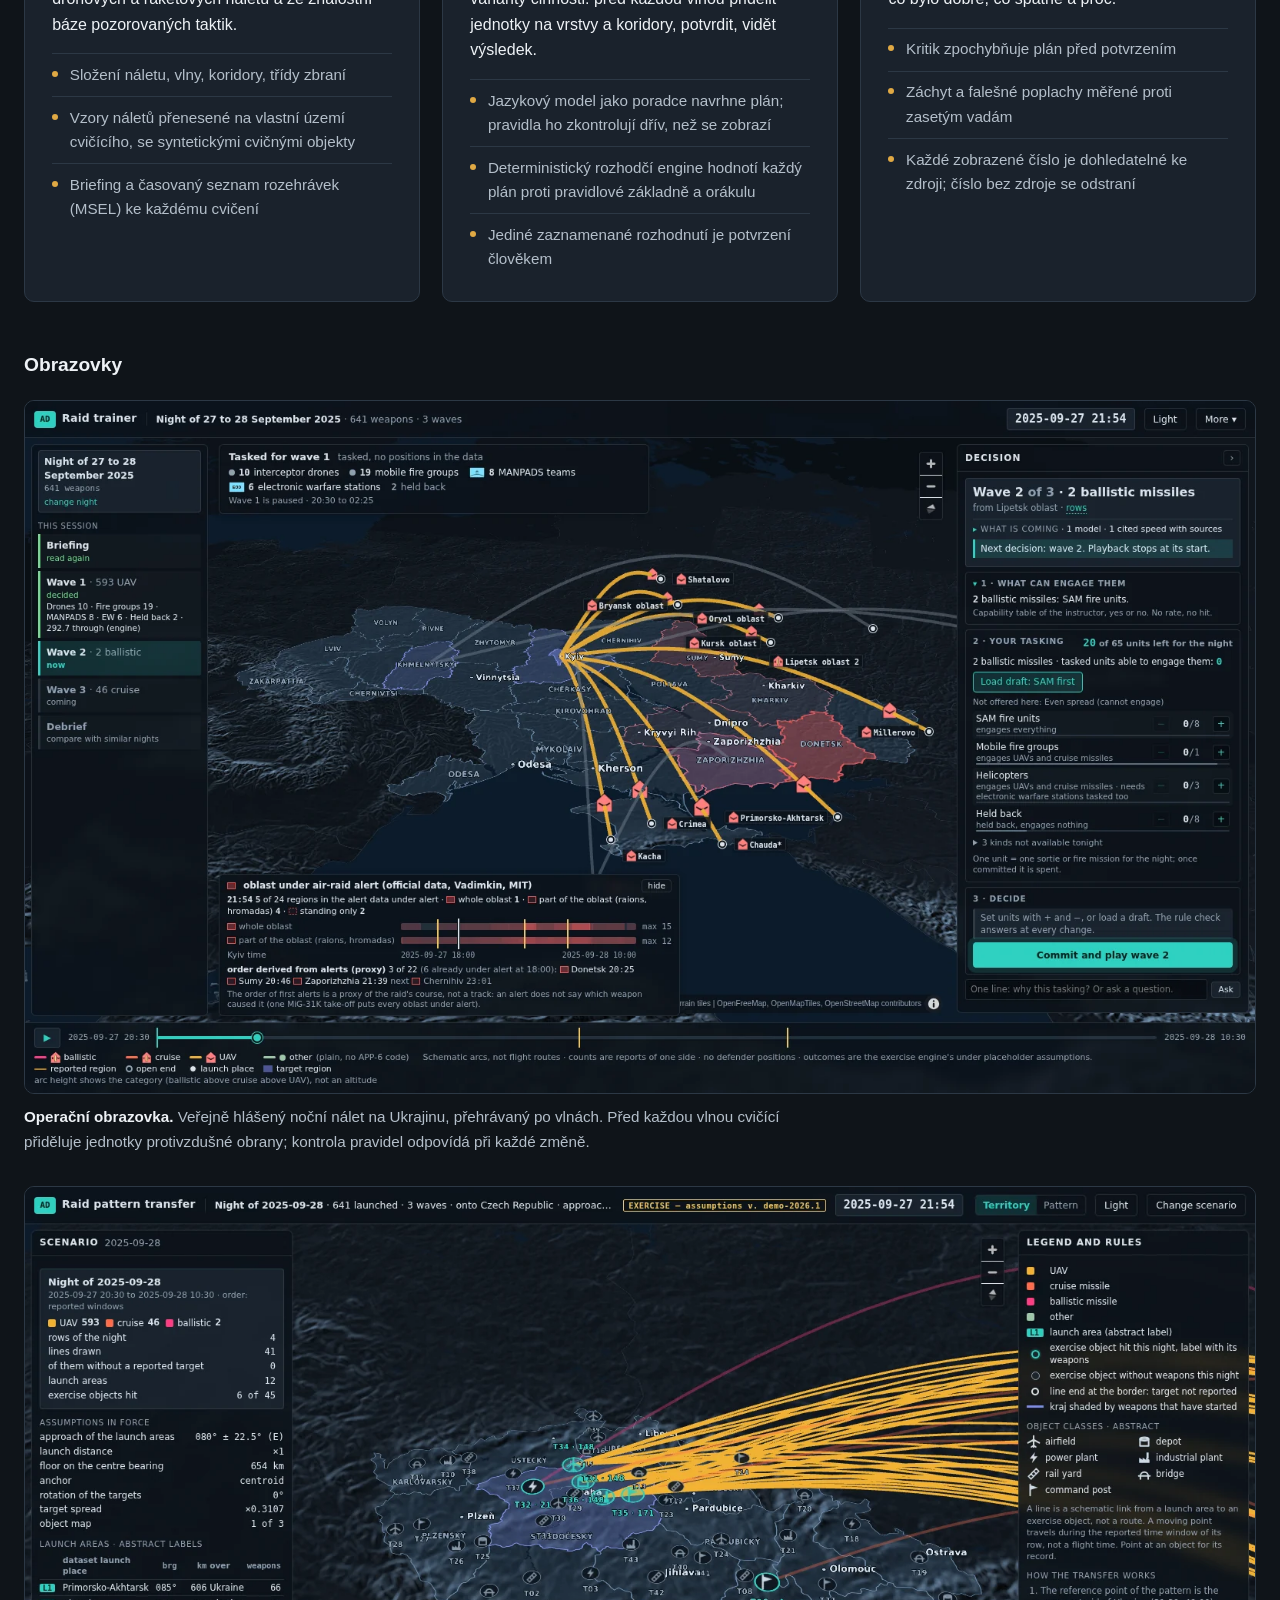
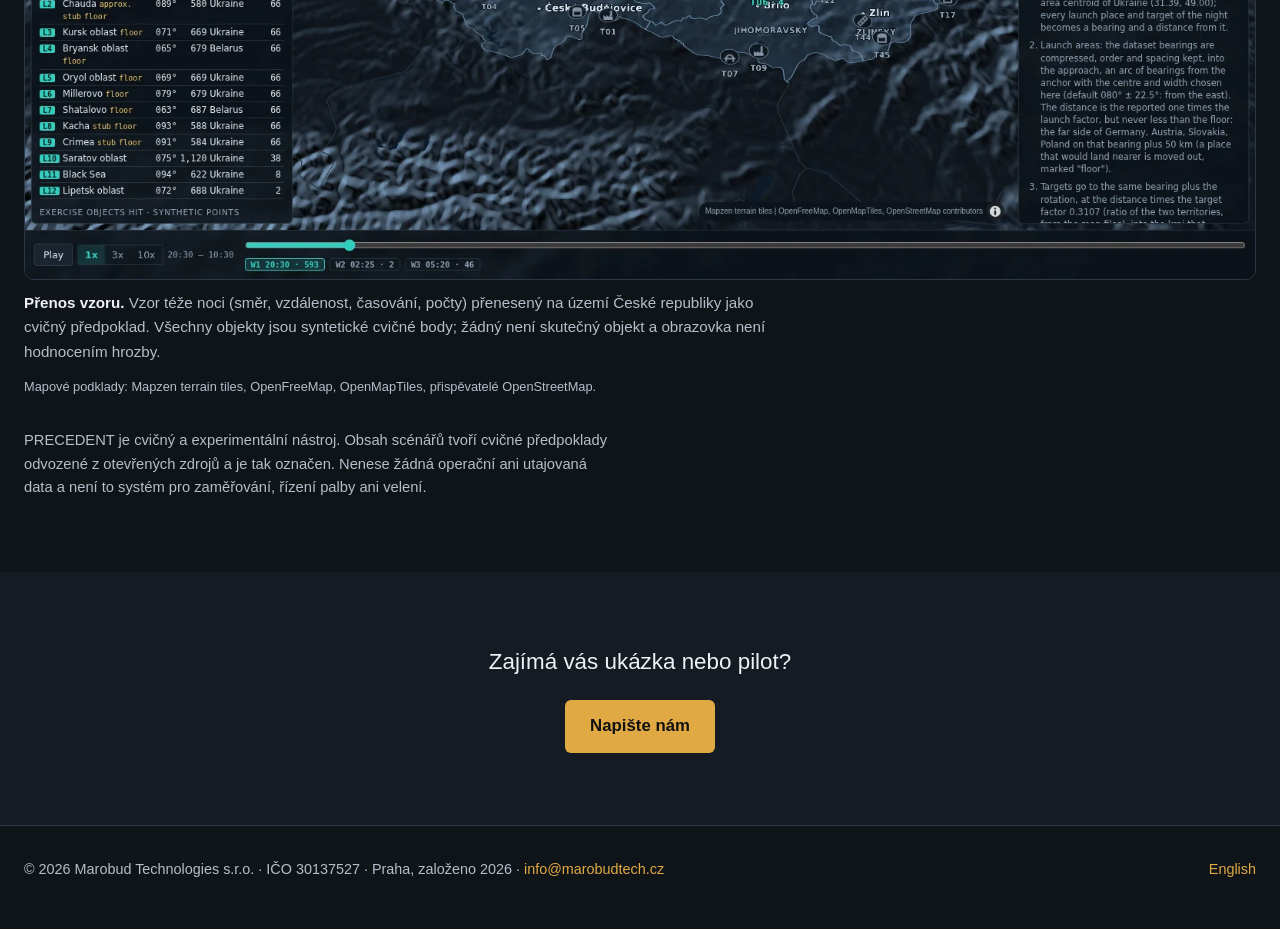
==== commit 5c4f926c: "PRECEDENT: architecture block replaced by a short list of four capabilities (EN + CS) Co-Authored-By" ====
--- a/cs.html
+++ b/cs.html
@@ -56,6 +56,12 @@
       <h2>PRECEDENT</h2>
       <p class="acronym"><b>P</b>recedent-driven <b>R</b>easoning <b>E</b>ngine for <b>C</b>ombat <b>E</b>xperimentation, <b>D</b>ecision support and <b>E</b>valuation of <b>N</b>ovel <b>T</b>actics</p>
       <p class="lead">Uvažovací engine, který staví na precedentu: z veřejně hlášených dronových a raketových náletů vytváří cvičení, podporuje rozhodování o variantách činnosti a každé rozhodnutí ohodnotí. Jazykový model navrhuje, kód ověřuje, člověk rozhoduje. První nasazení: integrovaná protivzdušná a protiraketová obrana (IAMD) a výcvik obrany proti náletům bezpilotních prostředků (C-UAS), s otevřeným jazykovým modelem provozovaným u uživatele (on-premises).</p>
+      <ul class="caps">
+        <li>AI tvorba scénářů</li>
+        <li>Přenos vzoru náletu na nové území</li>
+        <li>AI tvorba MSEL</li>
+        <li>AI kritik rozhodnutí</li>
+      </ul>
       <div class="grid">
         <div class="card">
           <h3>Bojové experimentování</h3>
@@ -85,41 +91,6 @@
           </ul>
         </div>
       </div>
-      <h3 class="sub">Architektura</h3>
-      <p class="sublead">Tři fáze sdílejí jeden verzovaný balíček scénáře, předávaný přes dokumentované API služby. Moduly označené LLM používají jazykový model; vše, co hodnotí nebo zaznamenává, je deterministický kód.</p>
-      <div class="arch">
-        <div class="stage">
-          <h4><span class="n">1</span>Poznat<small>veřejná data o náletech</small></h4>
-          <ul>
-            <li class="mod"><b>Datový modul</b><span>záznamy o náletech s identifikátory zdrojů</span></li>
-            <li class="mod"><b>Znalostní báze</b><span class="tag">LLM</span><span>karty taktik z veřejných textů, schválené člověkem</span></li>
-            <li class="mod"><b>Balíček scénáře</b><span>jeden verzovaný kontrakt mezi všemi moduly</span></li>
-          </ul>
-        </div>
-        <div class="stage">
-          <h4><span class="n">2</span>Přenést<small>na území cvičícího</small></h4>
-          <ul>
-            <li class="mod dev"><b>Protivník</b><span class="tag">LLM</span><span>vyhledá taktiky, složí nálet</span></li>
-            <li class="mod"><b>Přenos vzoru</b><span>jen geometrie, syntetické objekty</span></li>
-            <li class="mod"><b>Generátor MSEL</b><span class="tag">LLM</span><span>fakta určuje kód, jazykový model je formuluje</span></li>
-          </ul>
-        </div>
-        <div class="stage wide">
-          <h4><span class="n">3</span>Cvičit<small>velitel a instruktor</small></h4>
-          <ul>
-            <li class="mod"><b>Trenažér</b><span>rozhodnutí po vlnách, kontrola pravidel</span></li>
-            <li class="mod dev"><b>Plánovač</b><span class="tag">LLM</span><span>plán a rozkaz</span></li>
-            <li class="mod"><b>Kritik</b><span class="tag">LLM</span><span>námitky k plánu</span></li>
-            <li class="mod key"><b>Potvrzení člověkem</b><span>jediné zaznamenané rozhodnutí</span></li>
-            <li class="mod"><b>Kontrola pravidel, rozhodčí, bodování</b><span>deterministické; základna a orákulum</span></li>
-            <li class="mod"><b>Auditní deník</b><span>rozhodnutí, rady, zdůvodnění, skóre</span></li>
-            <li class="mod dev"><b>Hodnotitel po akci</b><span class="tag">LLM</span><span>čte zdůvodnění, navrhuje rozbor</span></li>
-          </ul>
-        </div>
-      </div>
-      <p class="band llm"><b>Pod každým výstupem jazykového modelu:</b> gramatické omezení · brána čísel · zdržení se odpovědi · kontrola pravidel a faktů kódem</p>
-      <p class="band"><b>Nasazení:</b> jeden otevřený model u uživatele (on-premises) · API služby</p>
-      <p class="credit">Čárkovaně: modul ve vývoji.</p>
       <h3 class="sub">Obrazovky</h3>
       <div class="shots">
         <figure>
--- a/style.css
+++ b/style.css
@@ -66,29 +66,11 @@
 .card li::before { content: ""; position: absolute; left: 0; top: 1.05rem; width: 6px; height: 6px; border-radius: 50%; background: var(--accent); }
 
 .sub { font-size: 1.2rem; margin: 3rem 0 0; }
-.sublead { color: var(--ink-2); max-width: 72ch; margin: .6rem 0 0; }
-/* architecture: three stages side by side, the third twice as wide with its modules in two columns */
-.arch { display: grid; grid-template-columns: 1fr 1fr 2fr; gap: 1.4rem; margin-top: 1.4rem; }
-.stage { background: var(--card); border: 1px solid var(--line); border-radius: 10px; padding: 1.2rem; }
-.stage h4 { margin: 0 0 1rem; font-size: 1.05rem; text-transform: uppercase; letter-spacing: .08em; }
-.stage h4 .n { color: var(--accent); margin-right: .6rem; }
-.stage h4 small { display: block; font-size: .85rem; font-weight: 400; color: var(--ink-2); text-transform: none; letter-spacing: 0; margin-top: .15rem; }
-.stage ul { list-style: none; margin: 0; padding: 0; display: grid; gap: .7rem; }
-.stage.wide ul { grid-template-columns: 1fr 1fr; }
-.stage.wide li:last-child:nth-child(odd) { grid-column: 1 / -1; }
-.mod { position: relative; background: var(--bg); border: 1px solid var(--line); border-radius: 8px; padding: .7rem .9rem; }
-.mod b { display: block; font-size: 1rem; }
-.mod b:has(+ .tag) { padding-right: 2.8rem; }
-.mod span { display: block; font-size: .9rem; color: var(--ink-2); }
-.mod .tag { position: absolute; top: .65rem; right: .7rem; font-size: .7rem; font-weight: 700; letter-spacing: .06em; color: #111; background: var(--accent); border-radius: 4px; padding: .05rem .4rem; }
-.mod.dev { border-style: dashed; border-color: #5a6b7d; }
-.mod.key { border-color: var(--accent); }
-.band { margin: 1.4rem 0 0; padding: .8rem 1.2rem; border: 1px solid var(--line); border-radius: 8px; background: var(--card); color: var(--ink-2); font-size: .95rem; }
-.band + .band { margin-top: .7rem; }
-.band b { color: var(--ink); }
-.band.llm { border-color: var(--accent); }
-@media (max-width: 960px) { .arch { grid-template-columns: 1fr; } }
-@media (max-width: 520px) { .stage.wide ul { grid-template-columns: 1fr; } }
+/* four capabilities in short, between the lead and the cards */
+.lead:has(+ .caps) { margin-bottom: 1.4rem; }
+.caps { list-style: none; margin: 0 0 2.4rem; padding: 0; display: flex; flex-wrap: wrap; gap: .7rem; }
+.caps li { border: 1px solid var(--line); border-left: 3px solid var(--accent); border-radius: 6px; background: var(--card);
+  padding: .5rem 1rem; font-size: 1.05rem; font-weight: 600; }
 
 .shots { display: grid; gap: 2rem; margin-top: 1.2rem; }
 .shots figure { margin: 0; }
